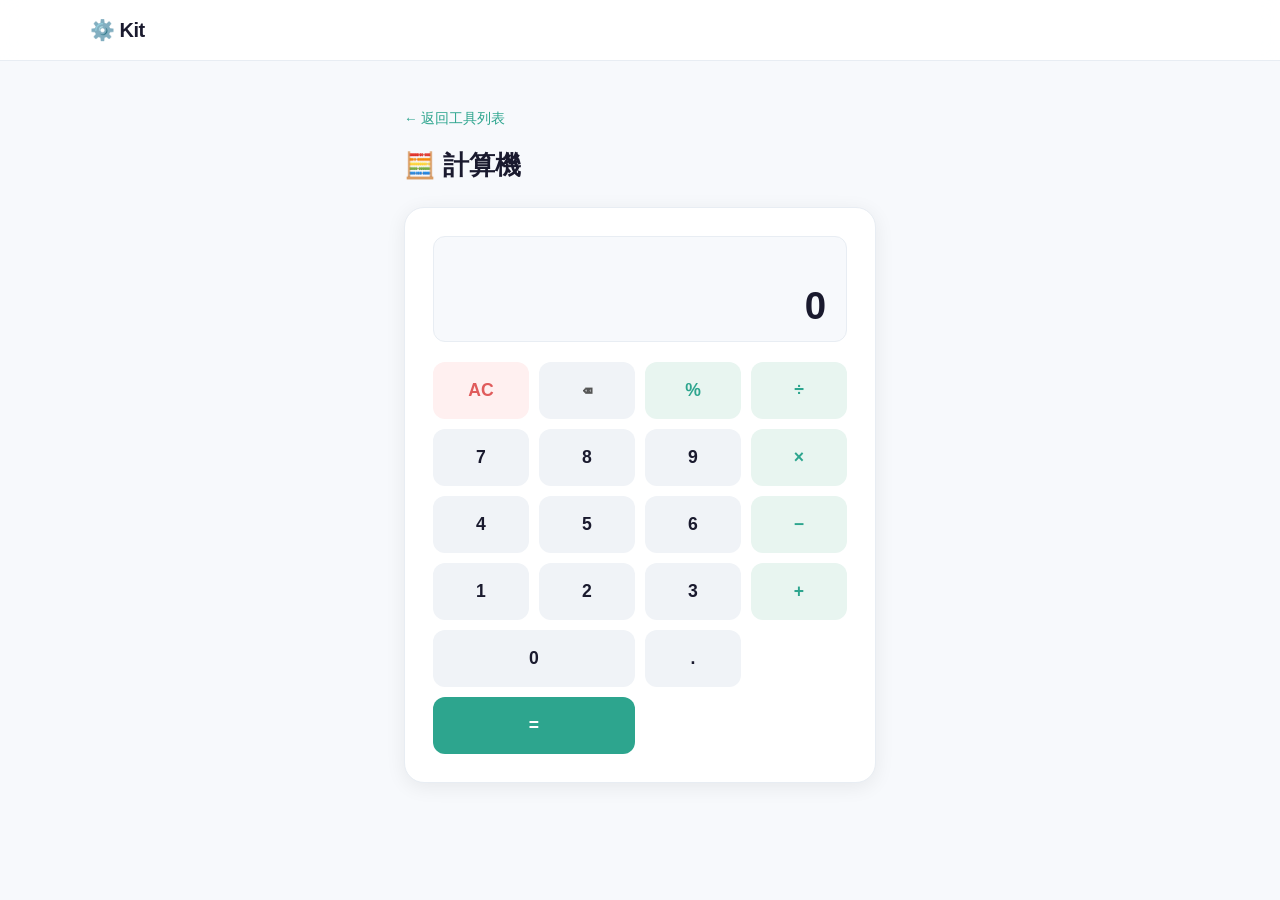
==== tools/calculator.html @ ae222194 "init: Kit 工具集網站 + 計算機" ====
<!DOCTYPE html>
<html lang="zh-TW">
<head>
  <meta charset="UTF-8">
  <meta name="viewport" content="width=device-width, initial-scale=1.0">
  <title>計算機｜Kit</title>
  <link rel="stylesheet" href="../style.css">
</head>
<body>

  <nav class="navbar">
    <div class="nav-inner">
      <a href="../index.html" class="logo">⚙️ Kit</a>
    </div>
  </nav>

  <div class="tool-page-wrap">
    <a href="../index.html" class="back-link">← 返回工具列表</a>
    <h1>🧮 計算機</h1>

    <div class="calc-wrap">
      <div class="calc-display">
        <div class="calc-expression" id="expression"></div>
        <div class="calc-value" id="display">0</div>
      </div>

      <div class="calc-buttons">
        <button class="calc-btn btn-clear" onclick="clearAll()">AC</button>
        <button class="calc-btn btn-back"  onclick="backspace()">⌫</button>
        <button class="calc-btn btn-op"    onclick="inputOp('%')">%</button>
        <button class="calc-btn btn-op"    onclick="inputOp('÷')">÷</button>

        <button class="calc-btn btn-num"   onclick="inputNum('7')">7</button>
        <button class="calc-btn btn-num"   onclick="inputNum('8')">8</button>
        <button class="calc-btn btn-num"   onclick="inputNum('9')">9</button>
        <button class="calc-btn btn-op"    onclick="inputOp('×')">×</button>

        <button class="calc-btn btn-num"   onclick="inputNum('4')">4</button>
        <button class="calc-btn btn-num"   onclick="inputNum('5')">5</button>
        <button class="calc-btn btn-num"   onclick="inputNum('6')">6</button>
        <button class="calc-btn btn-op"    onclick="inputOp('−')">−</button>

        <button class="calc-btn btn-num"   onclick="inputNum('1')">1</button>
        <button class="calc-btn btn-num"   onclick="inputNum('2')">2</button>
        <button class="calc-btn btn-num"   onclick="inputNum('3')">3</button>
        <button class="calc-btn btn-op"    onclick="inputOp('+')">+</button>

        <button class="calc-btn btn-num btn-zero" onclick="inputNum('0')">0</button>
        <button class="calc-btn btn-num"   onclick="inputDot()">.</button>
        <button class="calc-btn btn-eq"    onclick="calculate()">=</button>
      </div>
    </div>
  </div>

  <script>
    let current = '0';
    let expression = '';
    let justCalc = false;

    const displayEl = document.getElementById('display');
    const exprEl = document.getElementById('expression');

    function update() {
      displayEl.textContent = current;
      exprEl.textContent = expression;
    }

    function inputNum(n) {
      if (justCalc) { current = n; expression = ''; justCalc = false; }
      else current = current === '0' ? n : current + n;
      update();
    }

    function inputDot() {
      if (justCalc) { current = '0.'; expression = ''; justCalc = false; }
      else if (!current.includes('.')) current += '.';
      update();
    }

    function inputOp(op) {
      justCalc = false;
      expression = (expression || current) + ' ' + op + ' ';
      current = '0';
      update();
    }

    function clearAll() {
      current = '0'; expression = ''; justCalc = false;
      update();
    }

    function backspace() {
      if (justCalc) { clearAll(); return; }
      current = current.length > 1 ? current.slice(0, -1) : '0';
      update();
    }

    function calculate() {
      if (!expression) return;
      const full = expression + current;
      exprEl.textContent = full + ' =';
      try {
        const sanitized = full
          .replace(/÷/g, '/')
          .replace(/×/g, '*')
          .replace(/−/g, '-')
          .replace(/(\d+)\s*%/g, '($1/100)');
        const result = Function('"use strict"; return (' + sanitized + ')')();
        current = parseFloat(result.toFixed(10)).toString();
      } catch {
        current = '錯誤';
      }
      expression = '';
      justCalc = true;
      displayEl.textContent = current;
    }

    document.addEventListener('keydown', e => {
      if (e.key >= '0' && e.key <= '9') inputNum(e.key);
      else if (e.key === '.') inputDot();
      else if (e.key === '+') inputOp('+');
      else if (e.key === '-') inputOp('−');
      else if (e.key === '*') inputOp('×');
      else if (e.key === '/') { e.preventDefault(); inputOp('÷'); }
      else if (e.key === '%') inputOp('%');
      else if (e.key === 'Enter' || e.key === '=') calculate();
      else if (e.key === 'Backspace') backspace();
      else if (e.key === 'Escape') clearAll();
    });
  </script>

</body>
</html>
---- style.css ----
*, *::before, *::after { box-sizing: border-box; margin: 0; padding: 0; }

body {
  font-family: -apple-system, BlinkMacSystemFont, "Segoe UI", "Noto Sans TC", sans-serif;
  background: #f7f9fc;
  color: #1a1a2e;
  min-height: 100vh;
}

/* Navbar */
.navbar {
  position: sticky;
  top: 0;
  background: rgba(255,255,255,0.9);
  backdrop-filter: blur(12px);
  border-bottom: 1px solid #e8edf3;
  z-index: 100;
  padding: 0 24px;
}
.nav-inner {
  max-width: 1100px;
  margin: 0 auto;
  height: 60px;
  display: flex;
  align-items: center;
}
.logo {
  font-size: 1.25rem;
  font-weight: 700;
  color: #1a1a2e;
  text-decoration: none;
  letter-spacing: -0.5px;
}

/* Hero */
.hero {
  background: linear-gradient(160deg, #ffffff 0%, #eaf4f1 50%, #e8f0fe 100%);
  text-align: center;
  padding: 80px 24px 72px;
}
.badge {
  display: inline-block;
  background: #e8f5f0;
  color: #2da58e;
  font-size: 0.8rem;
  font-weight: 600;
  padding: 4px 14px;
  border-radius: 999px;
  margin-bottom: 24px;
  border: 1px solid #c5e8e0;
}
.hero h1 {
  font-size: clamp(2.2rem, 6vw, 3.6rem);
  font-weight: 800;
  line-height: 1.2;
  letter-spacing: -1px;
  margin-bottom: 16px;
}
.accent { color: #2da58e; }
.hero p {
  font-size: 1rem;
  color: #666;
  margin-top: 8px;
}

/* Tools Grid */
.tools-grid {
  max-width: 1100px;
  margin: 48px auto;
  padding: 0 24px;
  display: grid;
  grid-template-columns: repeat(auto-fill, minmax(300px, 1fr));
  gap: 24px;
}

.tool-card {
  background: #fff;
  border-radius: 16px;
  padding: 32px 28px;
  border: 1px solid #e8edf3;
  box-shadow: 0 2px 12px rgba(0,0,0,0.05);
  text-decoration: none;
  color: inherit;
  display: flex;
  flex-direction: column;
  gap: 10px;
  transition: transform 0.18s ease, box-shadow 0.18s ease;
}
.tool-card:not(.coming-soon):hover {
  transform: translateY(-4px);
  box-shadow: 0 8px 28px rgba(0,0,0,0.1);
}
.coming-soon { opacity: 0.65; cursor: default; }

.tool-icon {
  width: 52px;
  height: 52px;
  border-radius: 14px;
  display: flex;
  align-items: center;
  justify-content: center;
  font-size: 1.6rem;
  margin-bottom: 4px;
}

.tool-card h2 {
  font-size: 1.15rem;
  font-weight: 700;
}
.tool-card p {
  font-size: 0.9rem;
  color: #666;
  line-height: 1.6;
  flex: 1;
}
.tool-link {
  font-size: 0.9rem;
  font-weight: 600;
  color: #2da58e;
  margin-top: 4px;
}
.tool-link.muted { color: #aaa; }

/* Footer */
.footer-note {
  text-align: center;
  color: #aaa;
  font-size: 0.85rem;
  margin: 8px 0 40px;
}
footer {
  text-align: center;
  padding: 24px;
  border-top: 1px solid #e8edf3;
  font-size: 0.8rem;
  color: #aaa;
}

/* Tool page shared */
.tool-page-wrap {
  max-width: 520px;
  margin: 48px auto;
  padding: 0 24px;
}
.tool-page-wrap h1 {
  font-size: 1.6rem;
  font-weight: 800;
  margin-bottom: 24px;
}
.back-link {
  display: inline-flex;
  align-items: center;
  gap: 6px;
  font-size: 0.85rem;
  color: #2da58e;
  text-decoration: none;
  margin-bottom: 20px;
  font-weight: 500;
}
.back-link:hover { text-decoration: underline; }

/* Calculator */
.calc-wrap {
  background: #fff;
  border-radius: 20px;
  padding: 28px;
  border: 1px solid #e8edf3;
  box-shadow: 0 4px 20px rgba(0,0,0,0.07);
}
.calc-display {
  background: #f7f9fc;
  border-radius: 12px;
  padding: 20px 20px 12px;
  margin-bottom: 20px;
  text-align: right;
  border: 1px solid #e8edf3;
}
.calc-expression {
  font-size: 0.9rem;
  color: #aaa;
  min-height: 20px;
  margin-bottom: 6px;
  word-break: break-all;
}
.calc-value {
  font-size: 2.4rem;
  font-weight: 700;
  color: #1a1a2e;
  word-break: break-all;
  line-height: 1.2;
}
.calc-buttons {
  display: grid;
  grid-template-columns: repeat(4, 1fr);
  gap: 10px;
}
.calc-btn {
  padding: 18px 0;
  border: none;
  border-radius: 12px;
  font-size: 1.1rem;
  font-weight: 600;
  cursor: pointer;
  transition: filter 0.12s, transform 0.1s;
  font-family: inherit;
}
.calc-btn:hover { filter: brightness(0.94); }
.calc-btn:active { transform: scale(0.95); }

.btn-num   { background: #f0f3f7; color: #1a1a2e; }
.btn-op    { background: #e8f5f0; color: #2da58e; }
.btn-eq    { background: #2da58e; color: #fff; grid-column: span 2; }
.btn-clear { background: #fff0f0; color: #e05c5c; }
.btn-back  { background: #f0f3f7; color: #555; }
.btn-zero  { grid-column: span 2; }
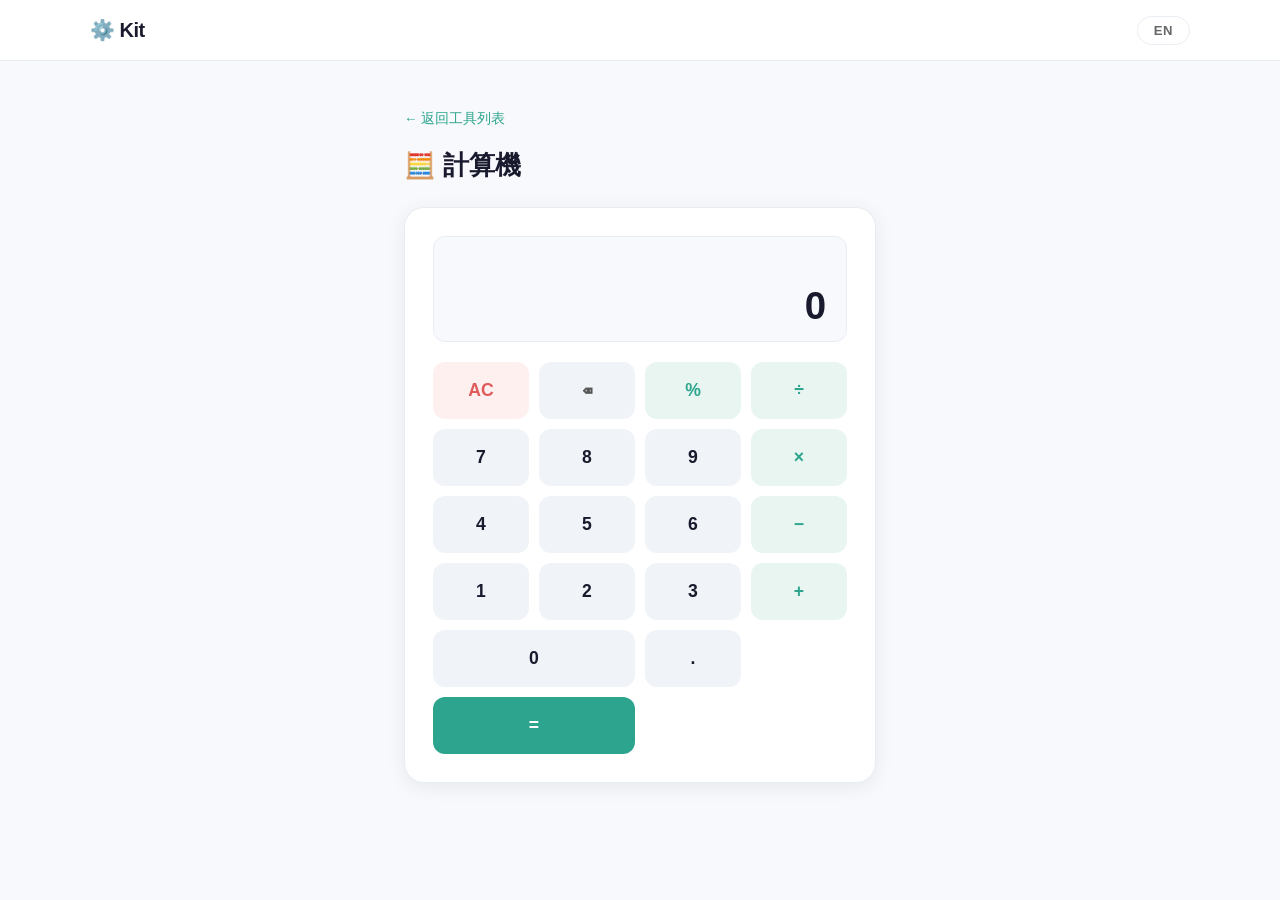
==== commit 8bf4a39e: "feat: 隨機抽籤選項可直接點擊編輯名稱" ====
--- a/tools/calculator.html
+++ b/tools/calculator.html
@@ -5,18 +5,20 @@
   <meta name="viewport" content="width=device-width, initial-scale=1.0">
   <title>計算機｜Kit</title>
   <link rel="stylesheet" href="../style.css">
+  <script src="../lang.js"></script>
 </head>
 <body>
 
   <nav class="navbar">
     <div class="nav-inner">
       <a href="../index.html" class="logo">⚙️ Kit</a>
+      <button id="lang-toggle" class="lang-toggle" onclick="toggleLang()">EN</button>
     </div>
   </nav>
 
   <div class="tool-page-wrap">
-    <a href="../index.html" class="back-link">← 返回工具列表</a>
-    <h1>🧮 計算機</h1>
+    <a href="../index.html" class="back-link" data-zh="← 返回工具列表" data-en="← Back to Tools">← 返回工具列表</a>
+    <h1>🧮 <span data-zh="計算機" data-en="Calculator">計算機</span></h1>
 
     <div class="calc-wrap">
       <div class="calc-display">
@@ -108,7 +110,7 @@
         const result = Function('"use strict"; return (' + sanitized + ')')();
         current = parseFloat(result.toFixed(10)).toString();
       } catch {
-        current = '錯誤';
+        current = t('錯誤', 'Error');
       }
       expression = '';
       justCalc = true;
--- a/style.css
+++ b/style.css
@@ -23,7 +23,22 @@
   height: 60px;
   display: flex;
   align-items: center;
-}
+  justify-content: space-between;
+}
+.lang-toggle {
+  padding: 6px 16px;
+  border: 1.5px solid #e8edf3;
+  border-radius: 999px;
+  background: transparent;
+  color: #666;
+  font-size: 0.82rem;
+  font-weight: 700;
+  cursor: pointer;
+  font-family: inherit;
+  letter-spacing: 0.5px;
+  transition: all 0.15s;
+}
+.lang-toggle:hover { border-color: #2da58e; color: #2da58e; }
 .logo {
   font-size: 1.25rem;
   font-weight: 700;
